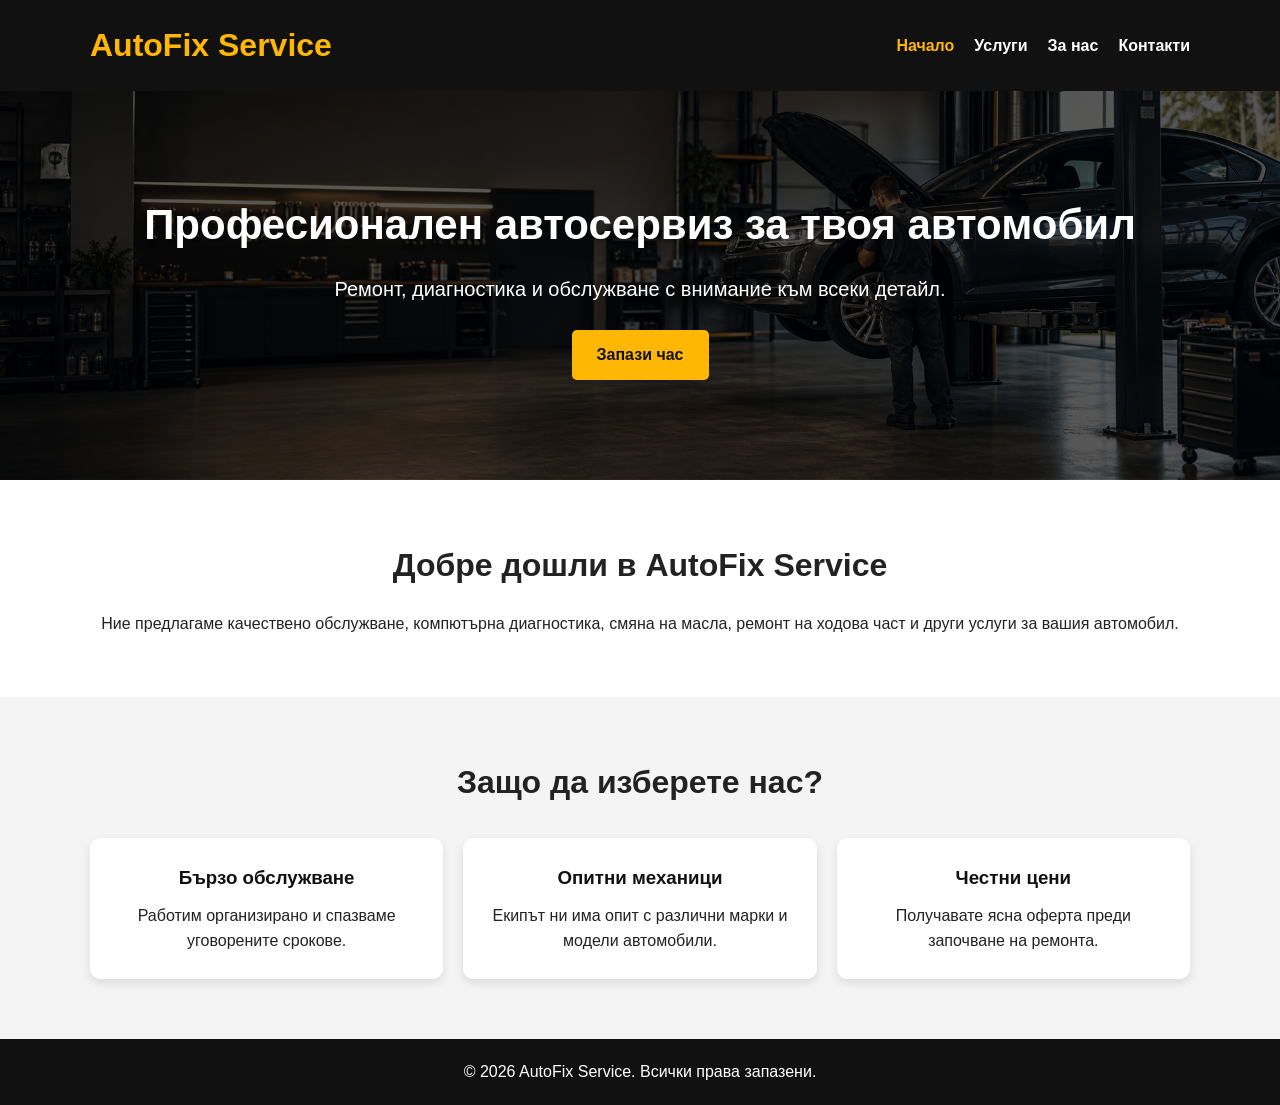
==== index.html @ 9985dc9f "Add files via upload" ====
<!DOCTYPE html>
<html lang="bg">
<head>
    <meta charset="UTF-8">
    <meta name="viewport" content="width=device-width, initial-scale=1.0">
    <title>AutoFix Service | Автосервиз</title>

    <!-- Връзка към CSS файла -->
    <link rel="stylesheet" href="css/styles.css">
</head>
<body>

    <!-- Header / Горна част -->
    <header>
        <div class="container">
            <h1>AutoFix Service</h1>

            <nav>
                <ul>
                    <li><a class="active" href="index.html">Начало</a></li>
                    <li><a href="services.html">Услуги</a></li>
                    <li><a href="about.html">За нас</a></li>
                    <li><a href="contact.html">Контакти</a></li>
                </ul>
            </nav>
        </div>
    </header>

    <!-- Hero секция -->
    <section class="hero">
        <div class="container">
            <h2>Професионален автосервиз за твоя автомобил</h2>
            <p>Ремонт, диагностика и обслужване с внимание към всеки детайл.</p>
            <a href="contact.html" class="btn">Запази час</a>
        </div>
    </section>

    <!-- Основно съдържание -->
    <main>
        <section class="intro">
            <div class="container">
                <h2>Добре дошли в AutoFix Service</h2>
                <p>
                    Ние предлагаме качествено обслужване, компютърна диагностика,
                    смяна на масла, ремонт на ходова част и други услуги за вашия автомобил.
                </p>
            </div>
        </section>

        <section class="features">
            <div class="container">
                <h2>Защо да изберете нас?</h2>

                <div class="cards">
                    <div class="card">
                        <h3>Бързо обслужване</h3>
                        <p>Работим организирано и спазваме уговорените срокове.</p>
                    </div>

                    <div class="card">
                        <h3>Опитни механици</h3>
                        <p>Екипът ни има опит с различни марки и модели автомобили.</p>
                    </div>

                    <div class="card">
                        <h3>Честни цени</h3>
                        <p>Получавате ясна оферта преди започване на ремонта.</p>
                    </div>
                </div>
            </div>
        </section>
    </main>

    <!-- Footer / Долна част -->
    <footer>
        <div class="container">
            <p>&copy; 2026 AutoFix Service. Всички права запазени.</p>
        </div>
    </footer>

    <!-- Връзка към JavaScript файла -->
    <script src="js/scripts.js"></script>
</body>
</html>
---- css/styles.css ----
* {
    margin: 0;
    padding: 0;
    box-sizing: border-box;
}

body {
    font-family: Arial, sans-serif;
    background: #f4f4f4;
    color: #222;
    line-height: 1.6;
    overflow-x: hidden;
}

.container {
    width: 90%;
    max-width: 1100px;
    margin: 0 auto;
}

/* Header */
header {
    background: #111;
    color: white;
    padding: 20px 0;
}

header .container {
    display: flex;
    justify-content: space-between;
    align-items: center;
}

header h1 {
    color: #ffb703;
}

nav ul {
    list-style: none;
    display: flex;
    gap: 20px;
}

nav a {
    color: white;
    text-decoration: none;
    font-weight: bold;
}

nav a:hover {
    color: #ffb703;
}

nav a.active {
    color: #ffb703;
}

/* Hero */
.hero {
    background: linear-gradient(rgba(0,0,0,0.65), rgba(0,0,0,0.65)),
                url("../images/hero-autoservice.png");
    background-size: cover;
    background-position: center;
    color: white;
    padding: 100px 0;
    text-align: center;
}

.hero h2 {
    font-size: 42px;
    margin-bottom: 15px;
}

.hero p {
    font-size: 20px;
    margin-bottom: 25px;
}

.btn {
    display: inline-block;
    background: #ffb703;
    color: #111;
    padding: 12px 25px;
    text-decoration: none;
    border-radius: 5px;
    font-weight: bold;
}

.btn:hover {
    background: #e09f00;
}

/* Sections */
section {
    padding: 60px 0;
}

.intro {
    background: white;
    text-align: center;
}

.intro h2,
.features h2 {
    margin-bottom: 20px;
    font-size: 32px;
}

.features {
    background: #f4f4f4;
    text-align: center;
}

.cards {
    display: flex;
    gap: 20px;
    margin-top: 30px;
}

.card {
    background: white;
    padding: 25px;
    border-radius: 10px;
    flex: 1;
    box-shadow: 0 4px 10px rgba(0,0,0,0.1);
}

.card h3 {
    margin-bottom: 10px;
    color: #111;
}

/* Inner pages */
.page-hero {
    background: linear-gradient(rgba(0,0,0,0.7), rgba(0,0,0,0.7)),
                url("../images/hero-autoservice.png");
    background-size: cover;
    background-position: center;
    color: white;
    padding: 75px 0;
    text-align: center;
}

.page-hero h2 {
    color: #ffb703;
    font-size: 38px;
    margin-bottom: 8px;
}

.page-hero p {
    font-size: 18px;
}

.services-section {
    background: #f4f4f4;
}

.service-grid {
    display: grid;
    grid-template-columns: repeat(3, 1fr);
    gap: 22px;
}

.service-card {
    background: white;
    border-top: 4px solid #ffb703;
    border-radius: 8px;
    padding: 25px;
    box-shadow: 0 4px 10px rgba(0,0,0,0.1);
}

.service-card h3 {
    margin-bottom: 12px;
}

.service-card p {
    margin-bottom: 18px;
}

.service-card strong {
    color: #b87900;
    font-size: 18px;
}

.service-note {
    margin-top: 35px;
    text-align: center;
}

.service-note p {
    margin-bottom: 18px;
}

.about-section {
    background: white;
}

.about-content {
    display: grid;
    grid-template-columns: 1.4fr 1fr;
    gap: 55px;
    align-items: center;
}

.section-label {
    color: #b87900;
    font-weight: bold;
    letter-spacing: 1px;
    margin-bottom: 5px;
    text-transform: uppercase;
}

.about-text h2 {
    font-size: 34px;
    line-height: 1.25;
    margin-bottom: 20px;
}

.about-text p {
    margin-bottom: 16px;
}

.about-text .btn {
    margin-top: 8px;
}

.about-values {
    display: grid;
    gap: 15px;
}

.about-values article {
    background: #f4f4f4;
    border-left: 4px solid #ffb703;
    border-radius: 6px;
    padding: 20px;
}

.about-values h3 {
    margin-bottom: 5px;
}

.stats-section {
    background: #222;
    color: white;
}

.stats-grid {
    display: grid;
    grid-template-columns: repeat(4, 1fr);
    gap: 25px;
    text-align: center;
}

.stat strong,
.stat span {
    display: block;
}

.stat strong {
    color: #ffb703;
    font-size: 36px;
    line-height: 1.2;
}

.stat span {
    margin-top: 7px;
}

.about-cta {
    background: #f4f4f4;
    text-align: center;
}

.about-cta h2 {
    font-size: 32px;
    margin-bottom: 8px;
}

.about-cta p {
    margin-bottom: 20px;
}

.contact-section {
    background: white;
}

.contact-layout {
    display: grid;
    grid-template-columns: 1fr 1.1fr;
    gap: 55px;
    align-items: start;
}

.contact-info > h2 {
    font-size: 34px;
    margin-bottom: 15px;
}

.contact-info > p {
    margin-bottom: 25px;
}

.contact-list {
    display: grid;
    gap: 14px;
}

.contact-list article {
    background: #f4f4f4;
    border-left: 4px solid #ffb703;
    border-radius: 6px;
    padding: 17px 20px;
}

.contact-list h3 {
    margin-bottom: 3px;
}

.contact-list a {
    color: #222;
    font-weight: bold;
    text-decoration: none;
    overflow-wrap: anywhere;
}

.contact-list a:hover {
    color: #b87900;
}

.contact-form {
    background: #f4f4f4;
    border-radius: 10px;
    padding: 30px;
    box-shadow: 0 4px 12px rgba(0,0,0,0.12);
}

.contact-form h2 {
    margin-bottom: 20px;
}

.contact-form label {
    display: block;
    font-weight: bold;
    margin: 13px 0 6px;
}

.contact-form input,
.contact-form select,
.contact-form textarea {
    width: 100%;
    border: 1px solid #ccc;
    border-radius: 5px;
    background: white;
    font: inherit;
    padding: 11px 12px;
}

.contact-form textarea {
    resize: vertical;
}

.contact-form input:focus,
.contact-form select:focus,
.contact-form textarea:focus {
    border-color: #b87900;
    outline: 2px solid rgba(255,183,3,0.25);
}

.contact-form .btn {
    border: 0;
    cursor: pointer;
    margin-top: 20px;
}

.form-message {
    color: #16713c;
    font-weight: bold;
    margin-top: 15px;
}

/* Footer */
footer {
    background: #111;
    color: white;
    text-align: center;
    padding: 20px 0;
}

/* Mobile */
@media (max-width: 768px) {
    section {
        padding: 45px 0;
    }

    header .container {
        flex-direction: column;
        gap: 15px;
    }

    nav ul {
        flex-direction: column;
        text-align: center;
        gap: 10px;
    }

    .hero h2 {
        font-size: 30px;
    }

    .hero {
        padding: 70px 0;
    }

    .page-hero {
        padding: 55px 0;
    }

    .page-hero h2 {
        font-size: 32px;
    }

    .cards {
        flex-direction: column;
    }

    .service-grid {
        grid-template-columns: 1fr;
    }

    .about-content,
    .stats-grid,
    .contact-layout {
        grid-template-columns: 1fr;
    }

    .about-content {
        gap: 35px;
    }

    .about-text h2,
    .about-cta h2,
    .contact-info > h2 {
        font-size: 28px;
    }

    .contact-layout {
        gap: 35px;
    }

    .contact-form {
        padding: 22px;
    }
}

@media (max-width: 420px) {
    header h1 {
        font-size: 25px;
    }

    nav ul {
        gap: 7px;
    }

    .hero h2 {
        font-size: 27px;
        line-height: 1.25;
    }

    .hero p,
    .page-hero p {
        font-size: 17px;
    }

    .intro h2,
    .features h2 {
        font-size: 27px;
    }

    .card,
    .service-card {
        padding: 21px;
    }

    .contact-form input,
    .contact-form select,
    .contact-form textarea {
        font-size: 16px;
    }
}
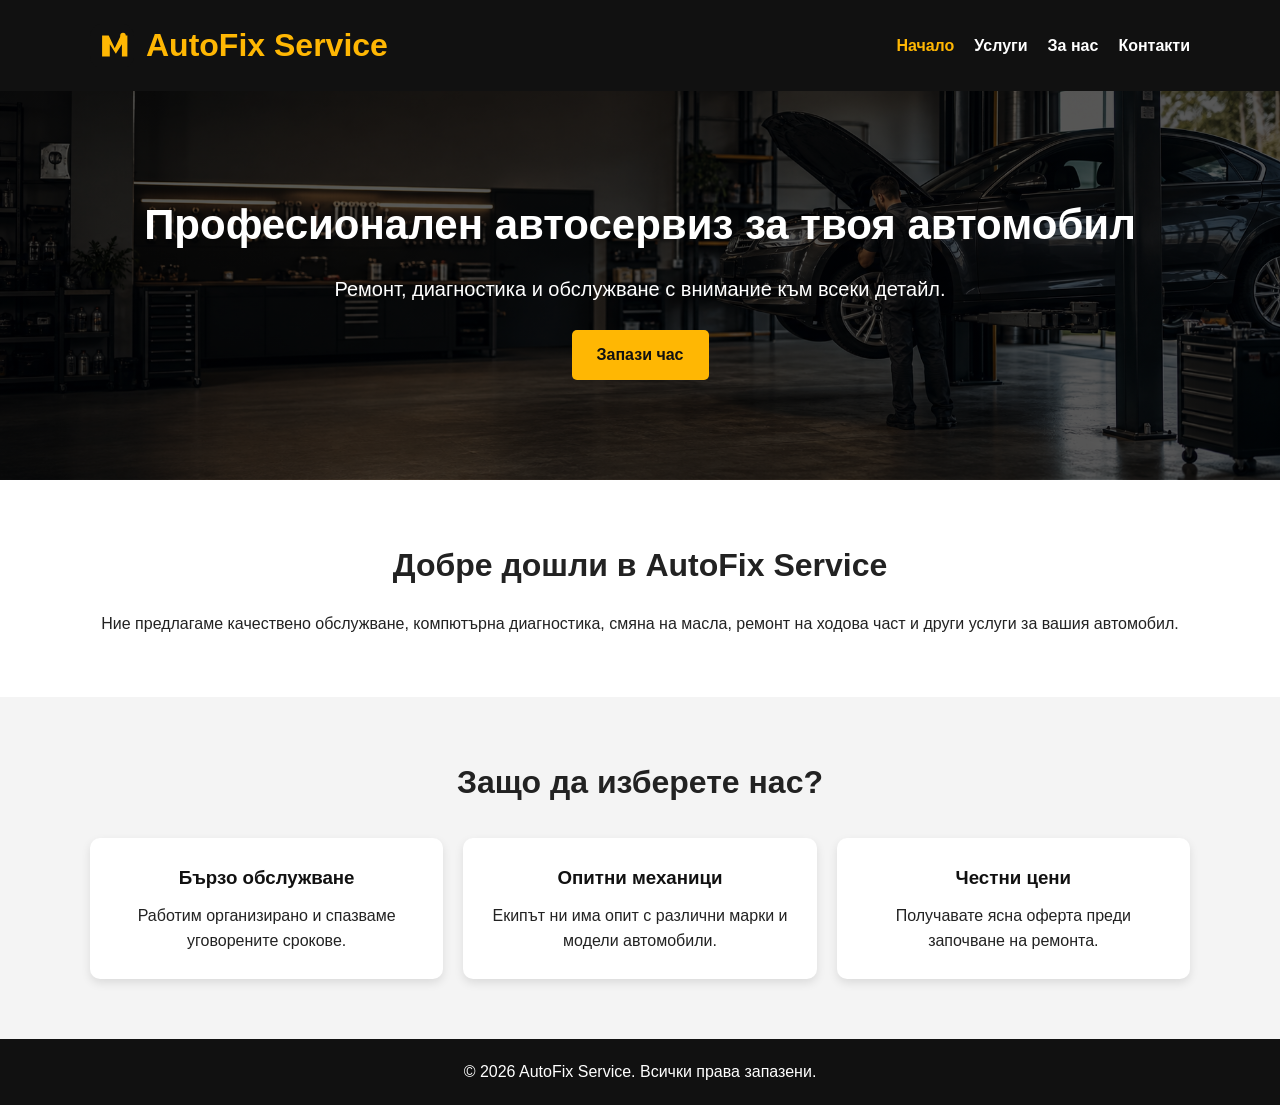
==== commit 0e8b8aef: "Add files via upload" ====
--- a/index.html
+++ b/index.html
@@ -4,8 +4,13 @@
     <meta charset="UTF-8">
     <meta name="viewport" content="width=device-width, initial-scale=1.0">
     <title>AutoFix Service | Автосервиз</title>
+    <meta property="og:title" content="AutoFix Service | Автосервиз">
+    <meta property="og:description" content="Професионален автосервиз с качествено обслужване и бързи ремонти.">
+    <meta property="og:image" content="images/logo.svg">
+    <meta property="twitter:card" content="summary_large_image">
 
     <!-- Връзка към CSS файла -->
+    <link rel="icon" href="images/favicon.svg">
     <link rel="stylesheet" href="css/styles.css">
 </head>
 <body>
@@ -13,7 +18,10 @@
     <!-- Header / Горна част -->
     <header>
         <div class="container">
-            <h1>AutoFix Service</h1>
+            <a href="index.html" class="logo" aria-label="AutoFix Service">
+                <img src="images/logo.svg" alt="Лого AutoFix Service" class="site-logo-image">
+                <span>AutoFix Service</span>
+            </a>
 
             <nav>
                 <ul>
--- a/css/styles.css
+++ b/css/styles.css
@@ -31,8 +31,25 @@
     align-items: center;
 }
 
-header h1 {
+header h1,
+header .logo {
     color: #ffb703;
+    font-size: 2rem;
+    font-weight: 700;
+    text-decoration: none;
+}
+
+header .logo {
+    display: inline-flex;
+    align-items: center;
+    gap: 12px;
+}
+
+.site-logo-image {
+    width: 44px;
+    height: 44px;
+    border-radius: 12px;
+    display: inline-block;
 }
 
 nav ul {
